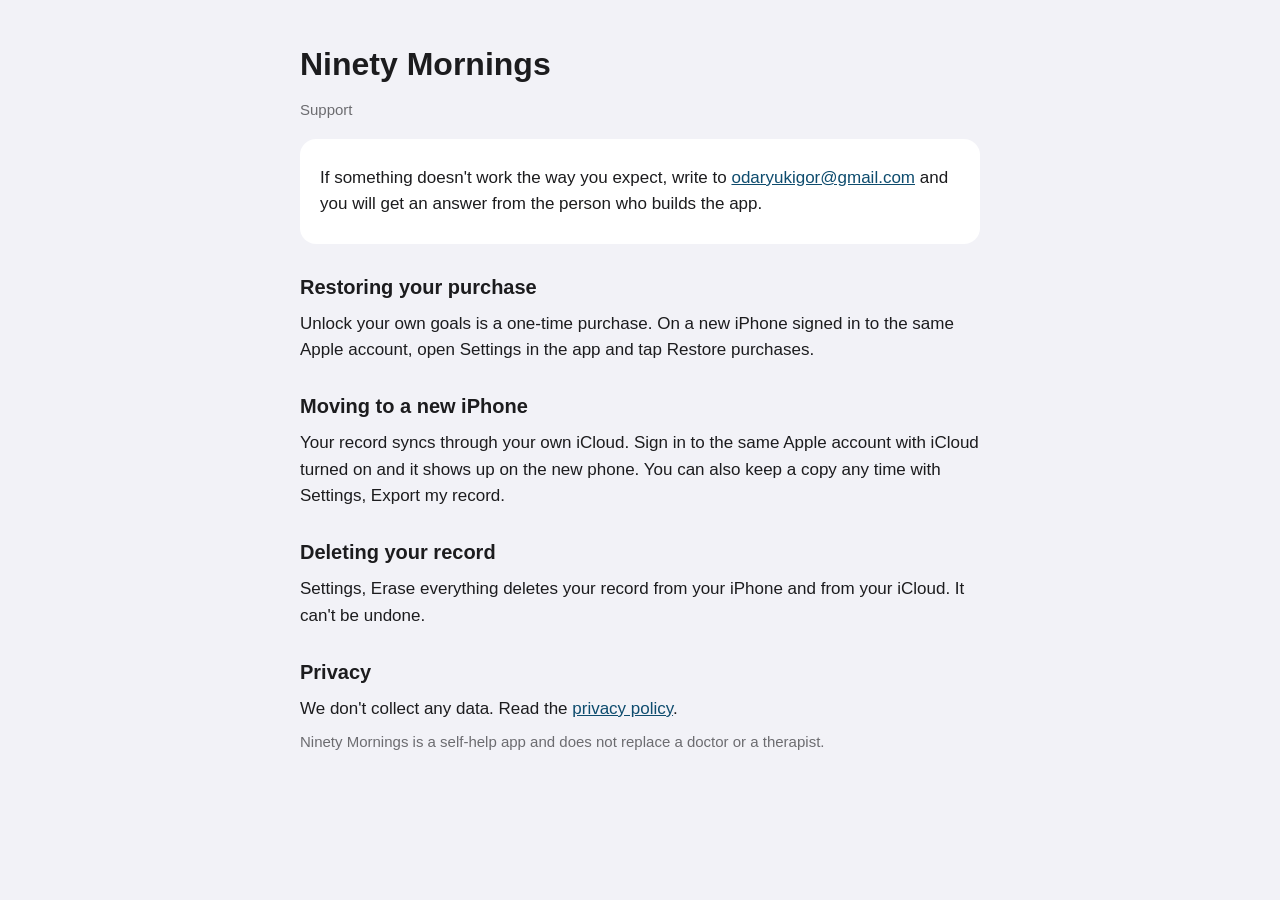
==== index.html @ b111d776 "Ninety Mornings support and privacy pages" ====
<!doctype html><html lang="en"><head><meta charset="utf-8"><meta name="viewport" content="width=device-width,initial-scale=1">
<title>Ninety Mornings Support</title><link rel="stylesheet" href="style.css"></head><body><main>
<h1>Ninety Mornings</h1>
<p class="muted">Support</p>
<div class="card">
<p>If something doesn't work the way you expect, write to <a href="mailto:odaryukigor@gmail.com">odaryukigor@gmail.com</a> and you will get an answer from the person who builds the app.</p>
</div>
<h2>Restoring your purchase</h2>
<p>Unlock your own goals is a one-time purchase. On a new iPhone signed in to the same Apple account, open Settings in the app and tap Restore purchases.</p>
<h2>Moving to a new iPhone</h2>
<p>Your record syncs through your own iCloud. Sign in to the same Apple account with iCloud turned on and it shows up on the new phone. You can also keep a copy any time with Settings, Export my record.</p>
<h2>Deleting your record</h2>
<p>Settings, Erase everything deletes your record from your iPhone and from your iCloud. It can't be undone.</p>
<h2>Privacy</h2>
<p>We don't collect any data. Read the <a href="privacy.html">privacy policy</a>.</p>
<p class="muted">Ninety Mornings is a self-help app and does not replace a doctor or a therapist.</p>
</main></body></html>
---- style.css ----
:root{--bg:#F2F2F7;--card:#fff;--fg:#1C1C1E;--muted:#6C6C70;--accent:#0E4C6E}
@media (prefers-color-scheme:dark){:root{--bg:#000;--card:#1C1C1E;--fg:#F2F2F7;--muted:#AEAEB2;--accent:#3AA8A4}}
body{margin:0;background:var(--bg);color:var(--fg);font:17px/1.55 -apple-system,BlinkMacSystemFont,"Helvetica Neue",Arial,sans-serif}
main{max-width:680px;margin:0 auto;padding:40px 18px 60px}
h1{font-size:32px;margin:0 0 6px}h2{font-size:20px;margin:28px 0 8px}
.card{background:var(--card);border-radius:16px;padding:18px 20px;margin-top:18px}
p{margin:8px 0}.muted{color:var(--muted);font-size:15px}a{color:var(--accent)}
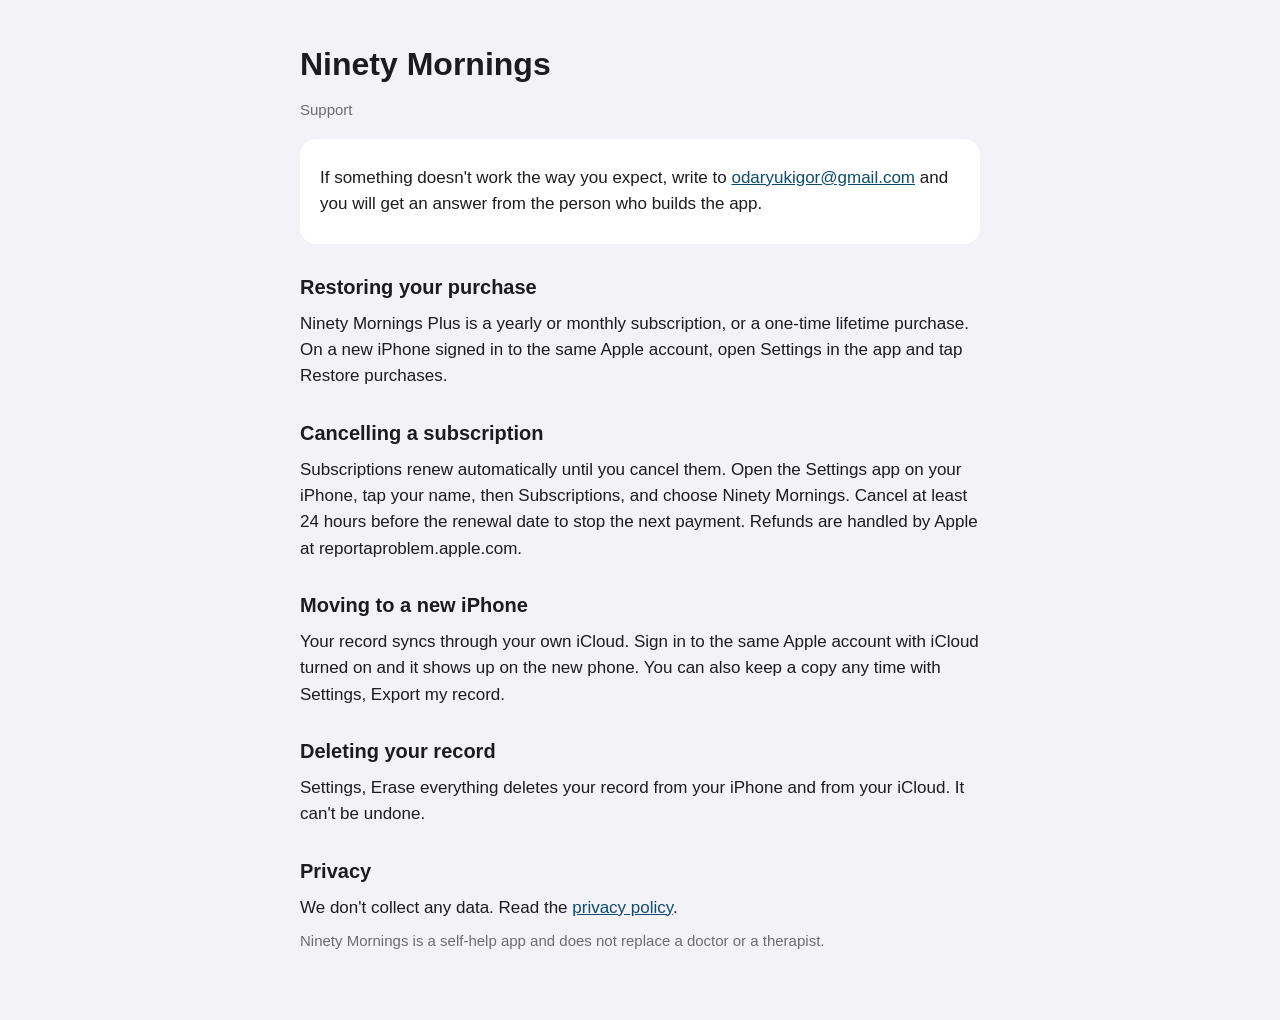
==== commit 1aa33684: "Support: Plus purchases and cancelling; privacy: developer, email and rights sections" ====
--- a/index.html
+++ b/index.html
@@ -6,7 +6,9 @@
 <p>If something doesn't work the way you expect, write to <a href="mailto:odaryukigor@gmail.com">odaryukigor@gmail.com</a> and you will get an answer from the person who builds the app.</p>
 </div>
 <h2>Restoring your purchase</h2>
-<p>Unlock your own goals is a one-time purchase. On a new iPhone signed in to the same Apple account, open Settings in the app and tap Restore purchases.</p>
+<p>Ninety Mornings Plus is a yearly or monthly subscription, or a one-time lifetime purchase. On a new iPhone signed in to the same Apple account, open Settings in the app and tap Restore purchases.</p>
+<h2>Cancelling a subscription</h2>
+<p>Subscriptions renew automatically until you cancel them. Open the Settings app on your iPhone, tap your name, then Subscriptions, and choose Ninety Mornings. Cancel at least 24 hours before the renewal date to stop the next payment. Refunds are handled by Apple at reportaproblem.apple.com.</p>
 <h2>Moving to a new iPhone</h2>
 <p>Your record syncs through your own iCloud. Sign in to the same Apple account with iCloud turned on and it shows up on the new phone. You can also keep a copy any time with Settings, Export my record.</p>
 <h2>Deleting your record</h2>
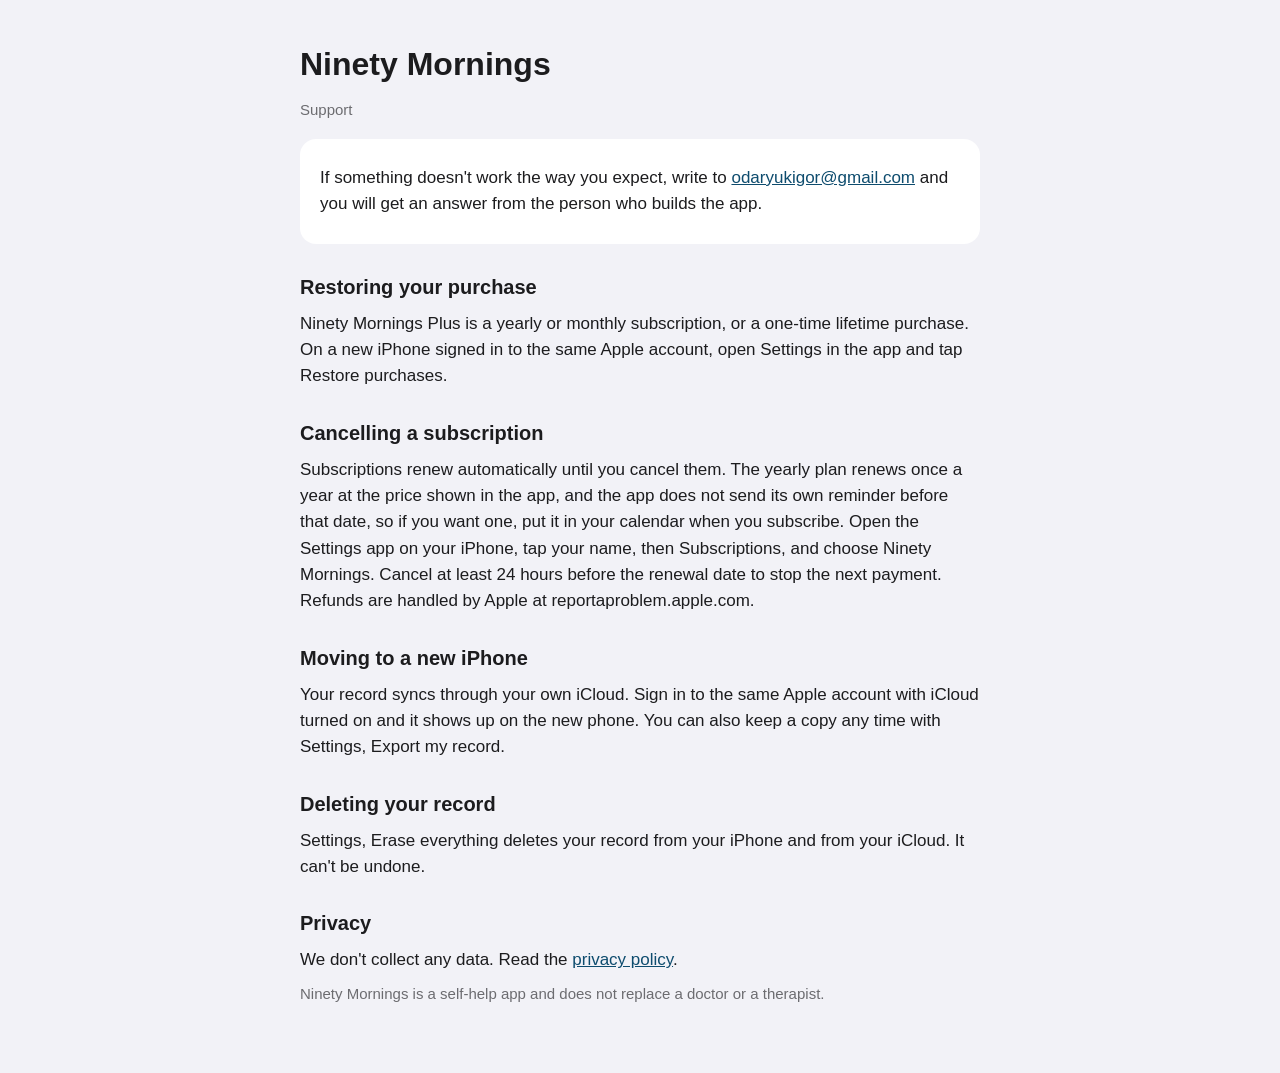
==== commit ed655b24: "Support: yearly renewal has no separate reminder" ====
--- a/index.html
+++ b/index.html
@@ -8,7 +8,7 @@
 <h2>Restoring your purchase</h2>
 <p>Ninety Mornings Plus is a yearly or monthly subscription, or a one-time lifetime purchase. On a new iPhone signed in to the same Apple account, open Settings in the app and tap Restore purchases.</p>
 <h2>Cancelling a subscription</h2>
-<p>Subscriptions renew automatically until you cancel them. Open the Settings app on your iPhone, tap your name, then Subscriptions, and choose Ninety Mornings. Cancel at least 24 hours before the renewal date to stop the next payment. Refunds are handled by Apple at reportaproblem.apple.com.</p>
+<p>Subscriptions renew automatically until you cancel them. The yearly plan renews once a year at the price shown in the app, and the app does not send its own reminder before that date, so if you want one, put it in your calendar when you subscribe. Open the Settings app on your iPhone, tap your name, then Subscriptions, and choose Ninety Mornings. Cancel at least 24 hours before the renewal date to stop the next payment. Refunds are handled by Apple at reportaproblem.apple.com.</p>
 <h2>Moving to a new iPhone</h2>
 <p>Your record syncs through your own iCloud. Sign in to the same Apple account with iCloud turned on and it shows up on the new phone. You can also keep a copy any time with Settings, Export my record.</p>
 <h2>Deleting your record</h2>
